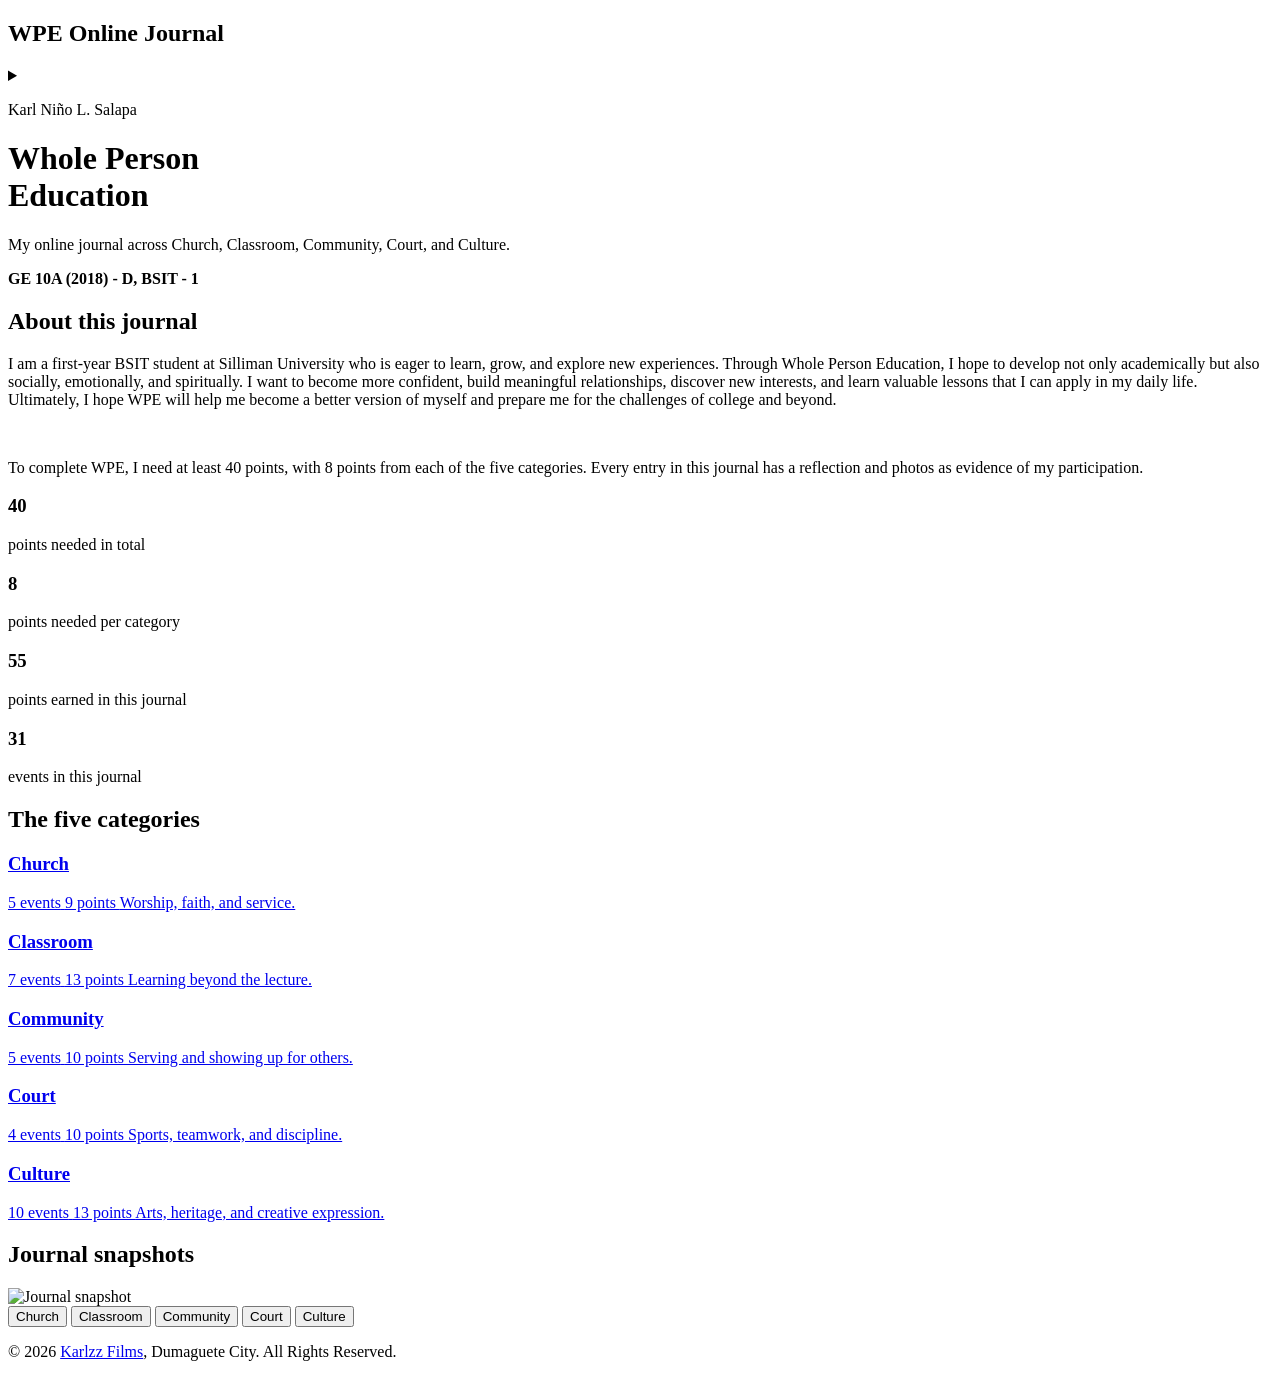
==== index.html @ dcb123c3 "Add files via upload" ====
<!DOCTYPE html>
<html>
	<head>
		<meta charset="UTF-8">
		<meta name="viewport" content="width=device-width, initial-scale=1">
		<title>Main | WPE Online Journal</title>
		<link rel="shortcut icon" href="../IMAGES/Icons/favicon.ico" type="image/x-icon">
		<link rel="stylesheet" href="../CSS/global.css">
		<link rel="stylesheet" href="../CSS/darktheme.css" id="changeTheme">
	</head>

	<body>
		<div class="topsection">
			<!--Header Section-->
			<div class="header">
				<h2>WPE Online Journal</h2>
			</div>

			<!--Navigation Section (hamburger menu)-->
			<div class="nav">
				<details class="menu">
					<summary class="menubtn" aria-label="Open menu"><span></span><span></span><span></span></summary>
					<div class="menupanel">
						<a href="index.html" id="active">Home</a>
						<a href="HTML/church.html">Church</a>
						<a href="HTML/classroom.html">Classroom</a>
						<a href="HTML/community.html">Community</a>
						<a href="HTML/court.html">Court</a>
						<a href="HTML/culture.html">Culture</a>
						<div class="menutheme">
							<p><img src="../IMAGES/Icons/themeicon1.png" alt="Theme Icon" id="themeicon">Theme</p>
							<div>
								<button class="themebtn" onclick="darkTheme()">Dark</button>
								<button class="themebtn" onclick="lightTheme()">Light</button>
							</div>
						</div>
					</div>
				</details>
			</div>
		</div>

		<!--Main Section-->
		<div class="main">
			<div class="herophotocontainer">
				<div class="herotext">
					<p>Karl Niño L. Salapa</p>
					<h1>Whole Person<br>Education</h1>
					<p>My online journal across Church, Classroom, Community, Court, and Culture.</p>
					<p><b>GE 10A (2018) - D, BSIT - 1</b></p>
				</div>
			</div>
			<div class="section">
				<div class="introduction">
					<h2>About this journal</h2>
					<p>I am a first-year BSIT student at Silliman University who is eager to learn, grow, and explore new experiences. Through Whole Person Education, I hope to develop not only academically but also socially, emotionally, and spiritually. I want to become more confident, build meaningful relationships, discover new interests, and learn valuable lessons that I can apply in my daily life. Ultimately, I hope WPE will help me become a better version of myself and prepare me for the challenges of college and beyond.
</p>
					<br>
					<p>To complete WPE, I need at least 40 points, with 8 points from each of the five categories. Every entry in this journal has a reflection and photos as evidence of my participation.</p>
				</div>
				<div class="stats">
					<div class="card statcard"><h3>40</h3><span>points needed in total</span></div>
					<div class="card statcard"><h3>8</h3><span>points needed per category</span></div>
					<div class="card statcard"><h3>55</h3><span>points earned in this journal</span></div>
					<div class="card statcard"><h3>31</h3><span>events in this journal</span></div>
				</div>
				<div class="section1">
					<h2>The five categories</h2>
					<div class="cards">
				<a href="../HTML/church.html" class="card catcard">
					<h3>Church</h3>
					<span class="carddate">5 events</span>
					<span class="cardpoints">9 points</span>
					<span class="cardtag">Worship, faith, and service.</span>
					<span class="cardhint"></span>
				</a>
				<a href="../HTML/classroom.html" class="card catcard">
					<h3>Classroom</h3>
					<span class="carddate">7 events</span>
					<span class="cardpoints">13 points</span>
					<span class="cardtag">Learning beyond the lecture.</span>
					<span class="cardhint"></span>
				</a>
				<a href="../HTML/community.html" class="card catcard">
					<h3>Community</h3>
					<span class="carddate">5 events</span>
					<span class="cardpoints">10 points</span>
					<span class="cardtag">Serving and showing up for others.</span>
					<span class="cardhint"></span>
				</a>
				<a href="../HTML/court.html" class="card catcard">
					<h3>Court</h3>
					<span class="carddate">4 events</span>
					<span class="cardpoints">10 points</span>
					<span class="cardtag">Sports, teamwork, and discipline.</span>
					<span class="cardhint"></span>
				</a>
				<a href="../HTML/culture.html" class="card catcard">
					<h3>Culture</h3>
					<span class="carddate">10 events</span>
					<span class="cardpoints">13 points</span>
					<span class="cardtag">Arts, heritage, and creative expression.</span>
					<span class="cardhint"></span>
				</a>
					</div>
				</div>
				<div class="timeline">
					<h2>Journal snapshots</h2>
					<img src="../IMAGES/Photos/churchsnap.png" alt="Journal snapshot" id="timelinephoto">
					<div class="timelinebtns">
						<button class="timelinebtn" onclick="document.getElementById('timelinephoto').src = '../IMAGES/Photos/churchsnap.png'">Church</button>
						<button class="timelinebtn" onclick="document.getElementById('timelinephoto').src = '../IMAGES/Photos/classroomsnap.png'">Classroom</button>
						<button class="timelinebtn" onclick="document.getElementById('timelinephoto').src = '../IMAGES/Photos/communitysnap.png'">Community</button>
						<button class="timelinebtn" onclick="document.getElementById('timelinephoto').src = '../IMAGES/Photos/courtsnap.png'">Court</button>
						<button class="timelinebtn" onclick="document.getElementById('timelinephoto').src = '../IMAGES/Photos/culturesnap.png'">Culture</button>
					</div>
				</div>
			</div>
		</div>

		<!--Footer Section-->
		<div class="footer">
			<p>
				&copy; 2026 <a href="https://linktr.ee/karlzzfilms" target="_blank">Karlzz Films</a>, Dumaguete City. All Rights Reserved.
			</p>
		</div>
		<script src="../JS/functionality.js"></script>
	</body>
</html>
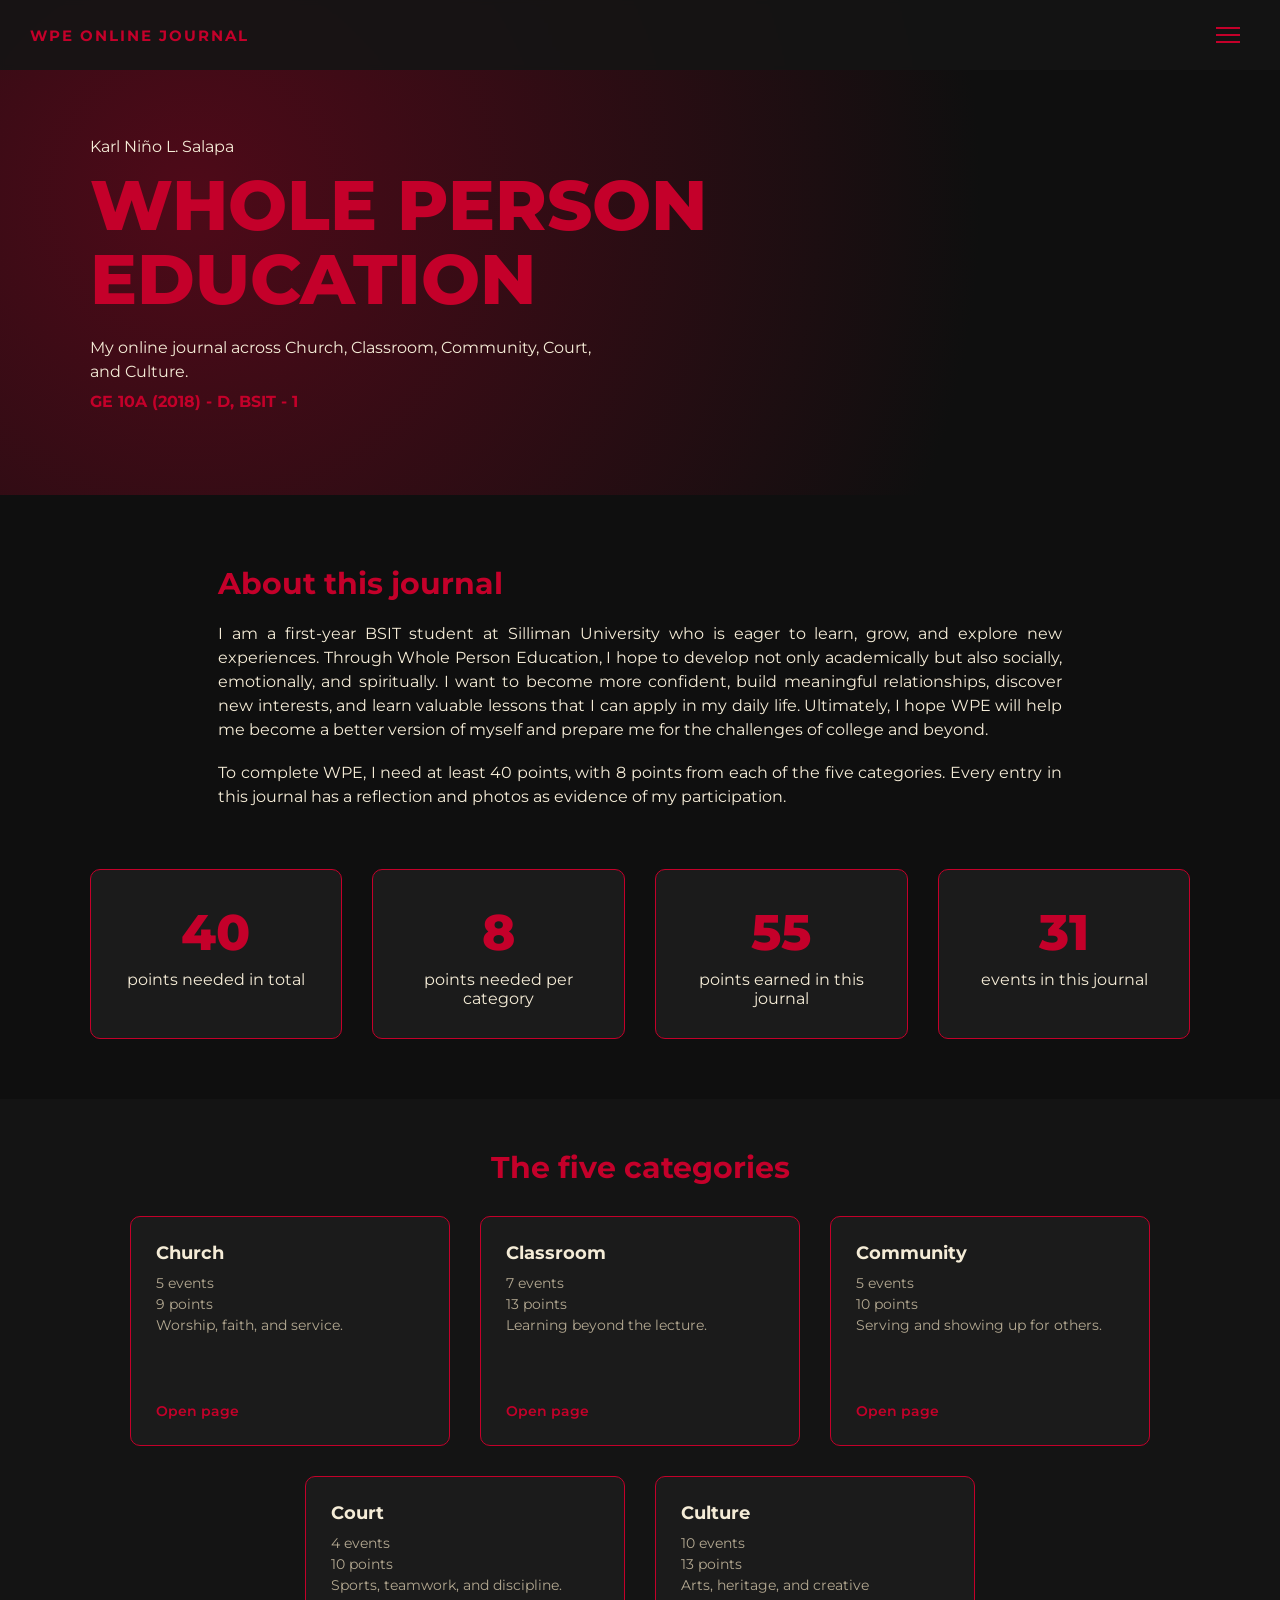
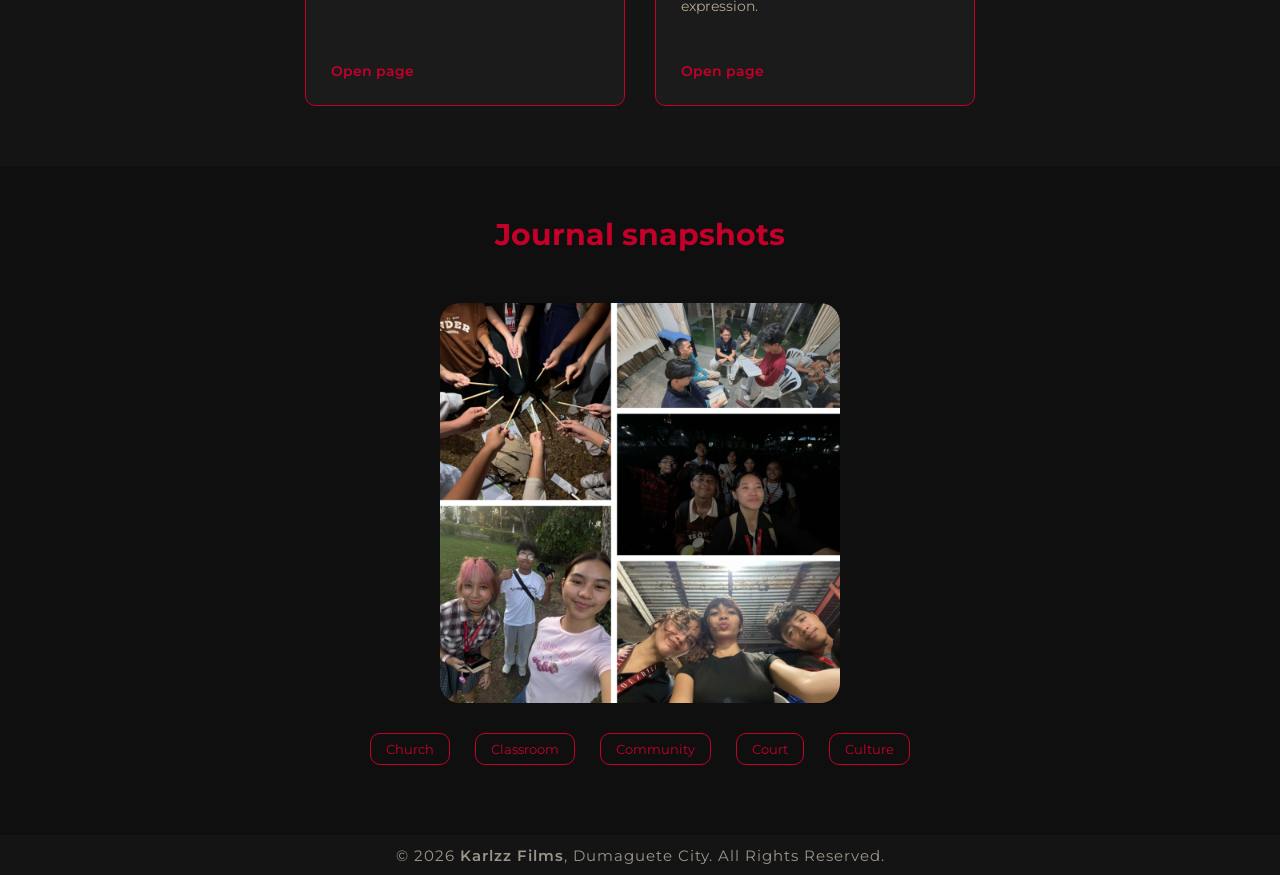
==== commit 9519ff89: "Adjustments" ====
--- a/index.html
+++ b/index.html
@@ -4,9 +4,9 @@
 		<meta charset="UTF-8">
 		<meta name="viewport" content="width=device-width, initial-scale=1">
 		<title>Main | WPE Online Journal</title>
-		<link rel="shortcut icon" href="../IMAGES/Icons/favicon.ico" type="image/x-icon">
-		<link rel="stylesheet" href="../CSS/global.css">
-		<link rel="stylesheet" href="../CSS/darktheme.css" id="changeTheme">
+		<link rel="shortcut icon" href="IMAGES/Icons/favicon.ico" type="image/x-icon">
+		<link rel="stylesheet" href="CSS/global.css">
+		<link rel="stylesheet" href="CSS/darktheme.css" id="changeTheme">
 	</head>
 
 	<body>
@@ -28,7 +28,7 @@
 						<a href="HTML/court.html">Court</a>
 						<a href="HTML/culture.html">Culture</a>
 						<div class="menutheme">
-							<p><img src="../IMAGES/Icons/themeicon1.png" alt="Theme Icon" id="themeicon">Theme</p>
+							<p><img src="IMAGES/Icons/themeicon1.png" alt="Theme Icon" id="themeicon">Theme</p>
 							<div>
 								<button class="themebtn" onclick="darkTheme()">Dark</button>
 								<button class="themebtn" onclick="lightTheme()">Light</button>
@@ -66,35 +66,35 @@
 				<div class="section1">
 					<h2>The five categories</h2>
 					<div class="cards">
-				<a href="../HTML/church.html" class="card catcard">
+				<a href="HTML/church.html" class="card catcard">
 					<h3>Church</h3>
 					<span class="carddate">5 events</span>
 					<span class="cardpoints">9 points</span>
 					<span class="cardtag">Worship, faith, and service.</span>
 					<span class="cardhint"></span>
 				</a>
-				<a href="../HTML/classroom.html" class="card catcard">
+				<a href="HTML/classroom.html" class="card catcard">
 					<h3>Classroom</h3>
 					<span class="carddate">7 events</span>
 					<span class="cardpoints">13 points</span>
 					<span class="cardtag">Learning beyond the lecture.</span>
 					<span class="cardhint"></span>
 				</a>
-				<a href="../HTML/community.html" class="card catcard">
+				<a href="HTML/community.html" class="card catcard">
 					<h3>Community</h3>
 					<span class="carddate">5 events</span>
 					<span class="cardpoints">10 points</span>
 					<span class="cardtag">Serving and showing up for others.</span>
 					<span class="cardhint"></span>
 				</a>
-				<a href="../HTML/court.html" class="card catcard">
+				<a href="HTML/court.html" class="card catcard">
 					<h3>Court</h3>
 					<span class="carddate">4 events</span>
 					<span class="cardpoints">10 points</span>
 					<span class="cardtag">Sports, teamwork, and discipline.</span>
 					<span class="cardhint"></span>
 				</a>
-				<a href="../HTML/culture.html" class="card catcard">
+				<a href="HTML/culture.html" class="card catcard">
 					<h3>Culture</h3>
 					<span class="carddate">10 events</span>
 					<span class="cardpoints">13 points</span>
@@ -105,13 +105,13 @@
 				</div>
 				<div class="timeline">
 					<h2>Journal snapshots</h2>
-					<img src="../IMAGES/Photos/churchsnap.png" alt="Journal snapshot" id="timelinephoto">
+					<img src="IMAGES/Photos/churchsnap.png" alt="Journal snapshot" id="timelinephoto">
 					<div class="timelinebtns">
-						<button class="timelinebtn" onclick="document.getElementById('timelinephoto').src = '../IMAGES/Photos/churchsnap.png'">Church</button>
-						<button class="timelinebtn" onclick="document.getElementById('timelinephoto').src = '../IMAGES/Photos/classroomsnap.png'">Classroom</button>
-						<button class="timelinebtn" onclick="document.getElementById('timelinephoto').src = '../IMAGES/Photos/communitysnap.png'">Community</button>
-						<button class="timelinebtn" onclick="document.getElementById('timelinephoto').src = '../IMAGES/Photos/courtsnap.png'">Court</button>
-						<button class="timelinebtn" onclick="document.getElementById('timelinephoto').src = '../IMAGES/Photos/culturesnap.png'">Culture</button>
+						<button class="timelinebtn" onclick="document.getElementById('timelinephoto').src = 'IMAGES/Photos/churchsnap.png'">Church</button>
+						<button class="timelinebtn" onclick="document.getElementById('timelinephoto').src = 'IMAGES/Photos/classroomsnap.png'">Classroom</button>
+						<button class="timelinebtn" onclick="document.getElementById('timelinephoto').src = 'IMAGES/Photos/communitysnap.png'">Community</button>
+						<button class="timelinebtn" onclick="document.getElementById('timelinephoto').src = 'IMAGES/Photos/courtsnap.png'">Court</button>
+						<button class="timelinebtn" onclick="document.getElementById('timelinephoto').src = 'IMAGES/Photos/culturesnap.png'">Culture</button>
 					</div>
 				</div>
 			</div>
--- a/CSS/global.css
+++ b/CSS/global.css
@@ -0,0 +1,584 @@
+@import url('https://fonts.googleapis.com/css2?family=Montserrat:ital,wght@0,100..900;1,100..900&display=swap');
+
+* {
+	box-sizing: border-box;
+	padding: 0;
+	margin: 0;
+}
+
+body {
+	width: 100%;
+	font-family: Montserrat, sans-serif;
+	background-color: var(--bg);
+	color: var(--text);
+}
+
+b, strong {
+	font-weight: 700;
+	color: var(--accent);
+}
+
+/* ---------- Top bar + hamburger menu ---------- */
+.topsection {
+	width: 100%;
+	height: 70px;
+	position: fixed;
+	display: flex;
+	align-items: center;
+	justify-content: space-between;
+	z-index: 999;
+	backdrop-filter: blur(2px);
+	background: var(--bar);
+}
+
+.header {
+	padding: 0 20px 0 clamp(20px, 3vw, 30px);
+}
+
+.header h2 {
+	font-size: 15px;
+	letter-spacing: 2px;
+	text-transform: uppercase;
+	color: var(--accent);
+}
+
+.nav {
+	margin-left: auto;
+	padding: 0 clamp(12px, 3vw, 30px);
+}
+
+.menu {
+	position: relative;
+}
+
+.menubtn {
+	display: block;
+	width: 44px;
+	height: 44px;
+	padding: 14px 10px;
+	list-style: none;
+	cursor: pointer;
+}
+
+.menubtn::-webkit-details-marker {
+	display: none;
+}
+
+.menubtn span {
+	display: block;
+	height: 2px;
+	background-color: var(--accent);
+	transition: transform 0.3s ease, opacity 0.3s ease;
+}
+
+.menubtn span + span {
+	margin-top: 5px;
+}
+
+.menu[open] .menubtn span:nth-child(1) {
+	transform: translateY(7px) rotate(45deg);
+}
+
+.menu[open] .menubtn span:nth-child(2) {
+	opacity: 0;
+}
+
+.menu[open] .menubtn span:nth-child(3) {
+	transform: translateY(-7px) rotate(-45deg);
+}
+
+.menupanel {
+	position: absolute;
+	right: 0;
+	top: 54px;
+	width: 230px;
+	max-width: calc(100vw - 24px);
+	max-height: calc(100vh - 90px);
+	overflow-y: auto;
+	border: 1px solid var(--accent);
+	border-radius: 10px;
+	background-color: var(--bar);
+	backdrop-filter: blur(6px);
+	box-shadow: 0 12px 25px var(--shadow);
+	animation: openCard 0.3s ease;
+}
+
+.menupanel a {
+	display: block;
+	padding: 14px 20px;
+	font-size: 14px;
+	letter-spacing: 1px;
+	text-transform: uppercase;
+	text-decoration: none;
+	color: var(--text);
+	transition: background-color 0.2s ease, color 0.2s ease, padding-left 0.2s ease;
+}
+
+.menupanel a:hover {
+	color: var(--onaccent);
+	background-color: var(--accent);
+	padding-left: 26px;
+}
+
+.menupanel a#active {
+	color: var(--accent);
+	font-weight: 600;
+}
+
+.menupanel a#active:hover {
+	color: var(--onaccent);
+}
+
+.menutheme {
+	padding: 14px 20px;
+	border-top: 1px solid var(--accent);
+}
+
+.menutheme p {
+	display: flex;
+	align-items: center;
+	gap: 10px;
+	margin-bottom: 10px;
+	font-size: 14px;
+	color: var(--muted);
+}
+
+.menutheme img {
+	width: 20px;
+}
+
+.menutheme div {
+	display: flex;
+	gap: 10px;
+}
+
+button.themebtn {
+	flex: 1;
+	padding: 8px 10px;
+	border: 1px solid var(--accent);
+	border-radius: 10px;
+	background: none;
+	color: var(--accent);
+	font-family: Montserrat, sans-serif;
+	cursor: pointer;
+	transition: all 0.2s ease;
+}
+
+button.themebtn:hover {
+	color: var(--onaccent);
+	background-color: var(--accent);
+}
+
+/* ---------- Hero ---------- */
+.herophotocontainer {
+	width: 100%;
+	min-height: 55vh;
+	display: flex;
+	align-items: center;
+	padding: 120px clamp(25px, 7vw, 100px) 60px;
+	background: radial-gradient(circle at 15% 40%, var(--shadow), var(--bg) 70%);
+}
+
+.herotext h1 {
+	font-size: clamp(36px, 7vw, 70px);
+	font-weight: 800;
+	line-height: 1.05;
+	text-transform: uppercase;
+	color: var(--accent);
+	margin: 10px 0 20px;
+}
+
+.herotext p {
+	font-size: 16px;
+	line-height: 1.5;
+	max-width: 520px;
+	margin-bottom: 6px;
+}
+
+/* ---------- Sections ---------- */
+.section {
+	width: 100%;
+	background-color: var(--bg);
+	padding-top: 20px;
+}
+
+.section h2 {
+	font-size: clamp(24px, 4vw, 30px);
+	font-weight: 700;
+	color: var(--accent);
+	margin-bottom: 20px;
+}
+
+.section p {
+	text-align: justify;
+	font-size: 16px;
+	line-height: 1.5;
+}
+
+.introduction {
+	max-width: 1100px;
+	margin: 0 auto;
+	padding: 50px clamp(25px, 10vw, 200px);
+}
+
+.section1 {
+	width: 100%;
+	padding: 50px clamp(25px, 7vw, 100px);
+	background-color: var(--bg2);
+}
+
+.section1 h2 {
+	text-align: center;
+}
+
+/* ---------- Cards (all the same size, centered) ---------- */
+.cards {
+	display: flex;
+	flex-wrap: wrap;
+	justify-content: center;
+	align-items: flex-start;
+	gap: 30px;
+	padding: 30px clamp(20px, 7vw, 100px) 80px;
+}
+
+.section1 .cards {
+	padding: 10px 0;
+}
+
+.card {
+	display: block;
+	background-color: var(--card);
+	color: var(--text);
+	border: 1px solid var(--accent);
+	border-radius: 10px;
+	overflow: hidden;
+	text-decoration: none;
+	transition: transform 0.3s ease, box-shadow 0.3s ease;
+}
+
+.card:hover {
+	transform: translateY(-8px);
+	box-shadow: 0 12px 25px var(--shadow);
+}
+
+.cards > .card {
+	flex: 0 1 320px;
+	min-width: 0;
+}
+
+details.card[open] {
+	flex: 0 0 100%;
+}
+
+details.card[open]:hover {
+	transform: none;
+}
+
+.card summary {
+	display: block;
+	list-style: none;
+	cursor: pointer;
+}
+
+.card summary::-webkit-details-marker {
+	display: none;
+}
+
+.cardcover {
+	display: block;
+	width: 100%;
+	height: 180px;
+	object-fit: cover;
+	background-color: var(--bg2);
+	transition: transform 0.4s ease;
+}
+
+.card:hover .cardcover {
+	transform: scale(1.05);
+}
+
+details.card[open] .cardcover {
+	height: clamp(180px, 30vw, 260px);
+}
+
+.cardinfo {
+	height: 220px;
+	padding: 20px;
+	display: flex;
+	flex-direction: column;
+}
+
+details.card[open] .cardinfo {
+	height: auto;
+}
+
+.card h3 {
+	display: -webkit-box;
+	-webkit-line-clamp: 3;
+	line-clamp: 3;
+	-webkit-box-orient: vertical;
+	overflow: hidden;
+	font-size: 18px;
+	font-weight: 700;
+	line-height: 1.3;
+	margin-bottom: 8px;
+}
+
+details.card[open] h3 {
+	display: block;
+}
+
+.carddate, .cardpoints, .cardtag {
+	display: block;
+	font-size: 14px;
+	line-height: 1.5;
+	color: var(--muted);
+}
+
+.cardhint {
+	display: block;
+	margin-top: auto;
+	padding-top: 15px;
+	font-size: 14px;
+	font-weight: 600;
+	color: var(--accent);
+}
+
+.cardhint::before {
+	content: "+ Read reflection";
+}
+
+details[open] .cardhint::before {
+	content: "\2212  Close reflection";
+}
+
+.catcard {
+	display: flex;
+	flex-direction: column;
+	height: 230px;
+	padding: 25px;
+}
+
+.catcard .cardhint::before {
+	content: "Open page";
+}
+
+.cardbody {
+	padding: 0 clamp(20px, 4vw, 30px) 30px;
+	border-top: 1px solid var(--accent);
+	animation: openCard 0.5s ease;
+}
+
+@keyframes openCard {
+	from {
+		opacity: 0;
+		transform: translateY(-15px);
+	}
+	to {
+		opacity: 1;
+		transform: translateY(0);
+	}
+}
+
+.cardbody h4 {
+	font-size: 16px;
+	font-weight: 700;
+	color: var(--accent);
+	margin: 25px 0 8px;
+}
+
+.cardbody p {
+	max-width: 750px;
+	text-align: left;
+}
+
+.cardbody p + p {
+	margin-top: 12px;
+}
+
+.cardmeta {
+	display: grid;
+	grid-template-columns: max-content 1fr;
+	gap: 6px 20px;
+	margin-top: 20px;
+	font-size: 15px;
+	line-height: 1.5;
+}
+
+.cardmeta dt {
+	font-weight: 600;
+	color: var(--muted);
+}
+
+.evidence {
+	display: flex;
+	flex-wrap: wrap;
+	gap: 15px;
+	margin-top: 10px;
+}
+
+.evidence img {
+	width: auto;
+	max-width: 100%;
+	height: 200px;
+	object-fit: cover;
+	border-radius: 10px;
+	transition: transform 0.3s ease;
+}
+
+.evidence img:hover {
+	transform: scale(1.04);
+}
+
+.cardbody video {
+	display: block;
+	width: 100%;
+	max-width: 640px;
+	margin-top: 10px;
+	border-radius: 10px;
+	background-color: var(--bg2);
+}
+
+/* ---------- Stats ---------- */
+.stats {
+	display: flex;
+	flex-wrap: wrap;
+	justify-content: center;
+	gap: 30px;
+	padding: 10px clamp(20px, 7vw, 100px) 60px;
+}
+
+.statcard {
+	flex: 1 1 200px;
+	max-width: 260px;
+	padding: 30px;
+	text-align: center;
+}
+
+.statcard h3 {
+	font-size: clamp(36px, 8vw, 50px);
+	font-weight: 800;
+	color: var(--accent);
+	margin-bottom: 5px;
+}
+
+/* ---------- Photo switcher ---------- */
+.timeline {
+	display: flex;
+	flex-direction: column;
+	align-items: center;
+	gap: 30px;
+	padding: 50px clamp(20px, 10vw, 200px);
+}
+
+.timeline img {
+	width: auto;
+	max-width: 100%;
+	height: clamp(220px, 45vw, 400px);
+	object-fit: cover;
+	border-radius: 20px;
+}
+
+.timelinebtns {
+	display: flex;
+	flex-wrap: wrap;
+	justify-content: center;
+	gap: 15px 25px;
+	margin-bottom: 20px;
+}
+
+.timelinebtn {
+	border: 1px solid var(--accent);
+	color: var(--accent);
+	border-radius: 10px;
+	padding: 7px 15px;
+	background: none;
+	font-family: Montserrat, sans-serif;
+	cursor: pointer;
+	transition: all 0.2s ease;
+}
+
+.timelinebtn:hover {
+	color: var(--onaccent);
+	background-color: var(--accent);
+	transform: translateY(-3px);
+}
+
+/* ---------- Footer ---------- */
+.footer {
+	width: 100%;
+	min-height: 40px;
+	background-color: var(--bg2);
+	display: flex;
+	justify-content: center;
+	align-items: center;
+}
+
+.footer p {
+	padding: 10px 15px;
+	font-size: 15px;
+	letter-spacing: 1px;
+	text-align: center;
+	color: var(--text);
+	opacity: 0.6;
+	transition: opacity 0.3s ease;
+}
+
+.footer p:hover {
+	opacity: 1;
+}
+
+.footer a {
+	color: var(--text);
+	text-decoration: none;
+	font-weight: 600;
+	transition: color 0.3s ease;
+}
+
+.footer a:hover {
+	color: var(--accent);
+}
+
+/* ---------- Keyboard focus + reduced motion ---------- */
+summary:focus-visible, .card:focus-visible, button:focus-visible, a:focus-visible {
+	outline: 2px solid var(--accent);
+	outline-offset: 3px;
+}
+
+@media (prefers-reduced-motion: reduce) {
+	* {
+		transition: none !important;
+		animation: none !important;
+	}
+}
+
+/* ---------- Phones ---------- */
+@media (max-width: 600px) {
+	.header h2 {
+		font-size: 12px;
+		letter-spacing: 1px;
+	}
+
+	.herophotocontainer {
+		min-height: 45vh;
+		padding-top: 110px;
+	}
+
+	.section p {
+		text-align: left;
+	}
+
+	.cardmeta {
+		grid-template-columns: 1fr;
+		gap: 0;
+	}
+
+	.cardmeta dd {
+		margin-bottom: 10px;
+	}
+
+	.footer p {
+		font-size: 12px;
+		letter-spacing: 0;
+	}
+}
--- a/CSS/darktheme.css
+++ b/CSS/darktheme.css
@@ -0,0 +1,12 @@
+/* Dark theme: black background, cream text, red-maroon accent */
+:root {
+	--bg: #0f0f0f;
+	--bg2: rgb(20, 20, 20);
+	--bar: rgba(20, 20, 20, 0.9);
+	--card: rgb(27, 27, 27);
+	--text: #f5ecd7;
+	--muted: #b3a891;
+	--accent: rgb(196, 0, 42);
+	--onaccent: #f5ecd7;
+	--shadow: rgba(196, 0, 42, 0.35);
+}
